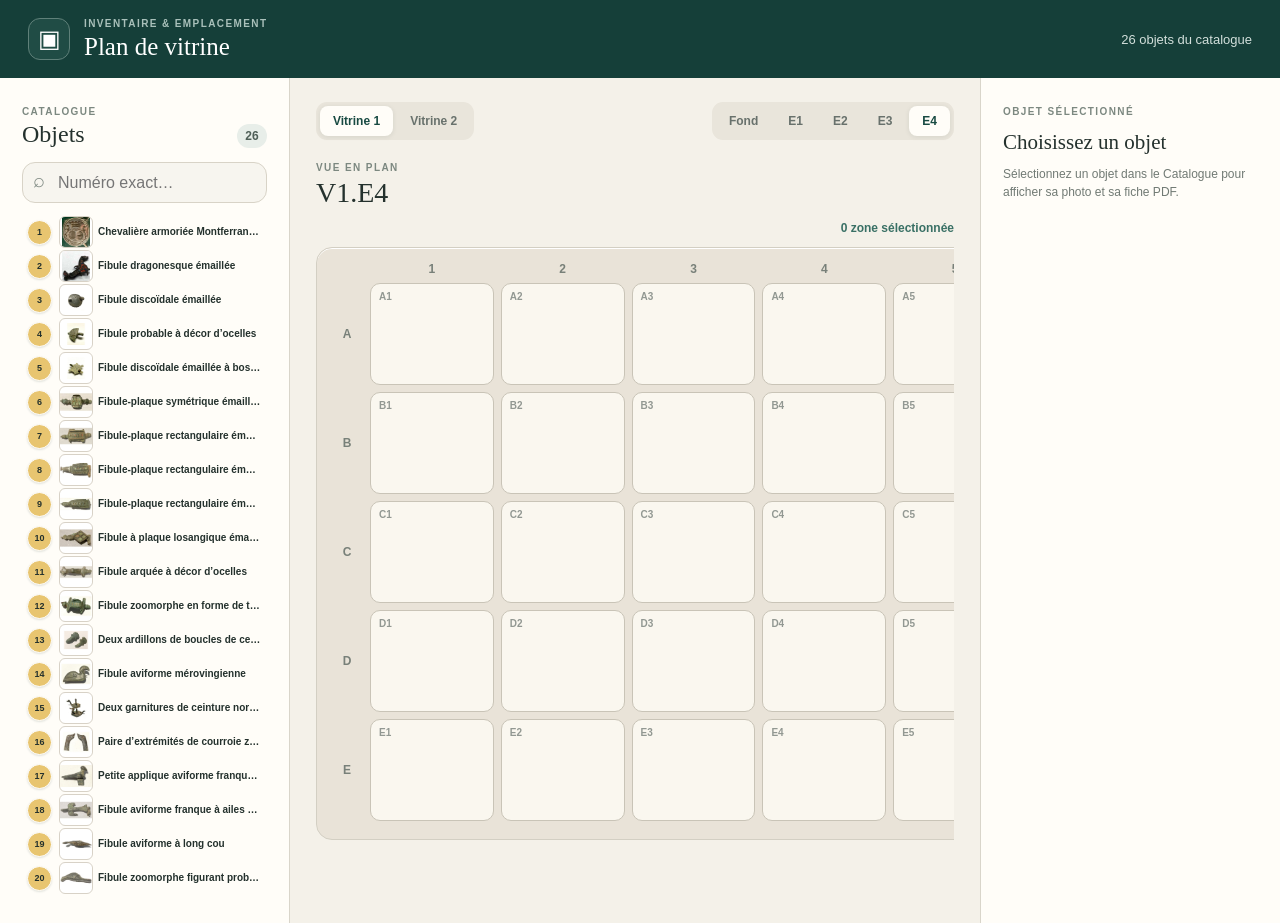
==== 0_VITRINES/index.html @ e5111519 "backup: 0_VITRINES etape 2 stable" ====
<!doctype html>
<html lang="fr">
  <head>
    <meta charset="utf-8">
    <meta name="viewport" content="width=device-width, initial-scale=1">
    <title>Plan de vitrine</title>
    <link rel="stylesheet" href="styles.css">
  </head>
  <body>
    <header class="topbar">
      <div class="brand-mark" aria-hidden="true">▣</div>
      <div>
        <p class="eyebrow">Inventaire &amp; emplacement</p>
        <h1>Plan de vitrine</h1>
      </div>
      <p class="catalogue-count" id="catalogue-count" aria-live="polite">Chargement du Catalogue…</p>
    </header>

    <main class="workspace">
      <aside class="catalogue-panel" aria-label="Catalogue">
        <div class="panel-heading">
          <div>
            <p class="eyebrow">Catalogue</p>
            <h2>Objets</h2>
          </div>
          <span class="count-badge" id="count-badge">—</span>
        </div>

        <label class="search-box" for="object-search">
          <span aria-hidden="true">⌕</span>
          <input id="object-search" inputmode="numeric" autocomplete="off" placeholder="Numéro exact…" aria-label="Rechercher un objet par numéro exact">
        </label>
        <p class="catalogue-message" id="catalogue-message" hidden></p>
        <div class="object-list" id="object-list" aria-label="Liste des objets"></div>
      </aside>

      <section class="plan-panel" aria-labelledby="plan-title">
        <div class="plan-toolbar">
          <div class="segmented" aria-label="Choisir la vitrine">
            <button type="button" data-cabinet="V1">Vitrine 1</button>
            <button type="button" data-cabinet="V2">Vitrine 2</button>
          </div>
          <div class="shelf-tabs" aria-label="Choisir la surface">
            <button type="button" data-shelf="F">Fond</button>
            <button type="button" data-shelf="E1">E1</button>
            <button type="button" data-shelf="E2">E2</button>
            <button type="button" data-shelf="E3">E3</button>
            <button type="button" data-shelf="E4">E4</button>
          </div>
        </div>
        <div class="plan-heading">
          <div>
            <p class="eyebrow">Vue en plan</p>
            <h2 id="plan-title">V1.E4</h2>
          </div>
        </div>
        <p class="selection-summary" id="selection-summary" aria-live="polite">0 zone sélectionnée</p>
        <div class="grid-scroll">
          <div class="grid-shell">
            <div class="column-labels" aria-hidden="true"><span></span><span>1</span><span>2</span><span>3</span><span>4</span><span>5</span></div>
            <div class="shelf-grid" id="shelf-grid" aria-label="Zones de la surface sélectionnée"></div>
          </div>
        </div>
      </section>

      <aside class="selection-panel" aria-labelledby="selection-title">
        <p class="eyebrow">Objet sélectionné</p>
        <div id="selection-content" class="selection-empty">
          <h2 id="selection-title">Choisissez un objet</h2>
          <p>Sélectionnez un objet dans le Catalogue pour afficher sa photo et sa fiche PDF.</p>
        </div>
      </aside>
    </main>

    <script src="app.js"></script>
  </body>
</html>
---- 0_VITRINES/styles.css ----
:root {
  --ink: #24312d;
  --deep-green: #153f39;
  --green: #24584e;
  --paper: #fffdf8;
  --canvas: #f4f1e9;
  --line: #d9d5ca;
  --muted: #717a74;
  --yellow: #e8c570;
}

* { box-sizing: border-box; }
html, body { min-height: 100%; }
body { margin: 0; background: var(--canvas); color: var(--ink); font-family: Arial, sans-serif; }
button, input { font: inherit; }

.topbar { min-height: 78px; display: flex; align-items: center; gap: 14px; padding: 14px 28px; background: var(--deep-green); color: white; }
.brand-mark { width: 42px; height: 42px; display: grid; place-items: center; border: 1px solid #5f8079; border-radius: 12px; background: #204c45; font-size: 24px; }
h1, h2 { margin: 0; font-family: Georgia, serif; font-weight: 500; }
h1 { font-size: 25px; }
h2 { font-size: 24px; }
.eyebrow { margin: 0 0 4px; color: #7c8880; font-size: 10px; font-weight: 700; letter-spacing: .14em; text-transform: uppercase; }
.topbar .eyebrow { color: #a9c0ba; }
.catalogue-count { margin: 0 0 0 auto; color: #d2dfdb; font-size: 13px; }

.workspace { min-height: calc(100vh - 78px); display: grid; grid-template-columns: 290px minmax(560px, 1fr) 300px; overflow-x: auto; }
.catalogue-panel, .selection-panel { min-height: 0; padding: 28px 22px; background: var(--paper); }
.catalogue-panel { display: flex; flex-direction: column; border-right: 1px solid var(--line); }
.selection-panel { border-left: 1px solid var(--line); overflow-y: auto; }
.panel-heading { display: flex; align-items: end; justify-content: space-between; margin-bottom: 14px; }
.count-badge { min-width: 30px; padding: 5px 8px; border-radius: 99px; background: #e8eee9; color: #506058; font-size: 12px; font-weight: 700; text-align: center; }

.search-box { position: relative; display: block; margin-bottom: 12px; }
.search-box span { position: absolute; top: 8px; left: 11px; color: #7d8881; font-size: 20px; line-height: 1; }
.search-box input { width: 100%; height: 41px; padding: 0 12px 0 35px; border: 1px solid #d8d3c7; border-radius: 13px; outline: none; background: #f7f5ef; color: var(--ink); }
.search-box input:focus { border-color: #56887c; box-shadow: 0 0 0 3px #56887c22; }
.catalogue-message { margin: 8px 0; color: var(--muted); font-size: 12px; }
.object-list { height: 680px; display: flex; flex: none; flex-direction: column; gap: 0; overflow-y: auto; overscroll-behavior: contain; padding-right: 1px; }
.object-row { width: 100%; min-height: 34px; display: grid; grid-template-columns: 27px 34px minmax(0, 1fr); align-items: center; gap: 5px; padding: 0 4px; border: 1px solid transparent; border-radius: 6px; background: transparent; color: inherit; text-align: left; cursor: pointer; }
.object-row:hover { background: #f4f1e9; }
.object-row.is-selected { border-color: #bfd0c8; background: #edf2ef; }
.piece-dot { width: 25px; height: 25px; display: grid; place-items: center; border: 1px solid white; border-radius: 50%; background: var(--yellow); box-shadow: 0 1px 2px #172c2420; color: #24312d; font-size: 9px; font-weight: 800; }
.list-photo { width: 34px; height: 32px; display: block; border: 1px solid #d8d2c7; border-radius: 6px; background: white; object-fit: contain; }
.object-name { overflow: hidden; font-size: 10px; font-weight: 600; line-height: 1.05; text-overflow: ellipsis; white-space: nowrap; }

.plan-panel { min-width: 560px; padding: 24px 26px 28px; }
.plan-toolbar { display: flex; align-items: center; justify-content: space-between; gap: 18px; margin-bottom: 22px; }
.segmented, .shelf-tabs { display: flex; gap: 4px; padding: 4px; border-radius: 11px; background: #e9e5db; }
.segmented button, .shelf-tabs button { padding: 8px 13px; border: 0; border-radius: 8px; background: transparent; color: #68716c; font-size: 12px; font-weight: 700; cursor: pointer; }
.segmented button.active, .shelf-tabs button.active { background: var(--paper); color: #184a42; box-shadow: 0 1px 5px #24312d18; }
.plan-heading { display: flex; justify-content: space-between; margin-bottom: 12px; }
.plan-heading h2 { font-size: 28px; }
.selection-summary { margin: 0 0 12px; color: #397065; font-size: 12px; font-weight: 700; text-align: right; }
.grid-scroll { overflow-x: auto; padding-bottom: 10px; -webkit-overflow-scrolling: touch; }
.grid-shell { min-width: 720px; padding: 14px 18px 18px 14px; border: 1px solid #d3cfc3; border-radius: 16px; background: #e9e3d8; box-shadow: inset 0 1px white; }
.column-labels, .grid-row { display: grid; grid-template-columns: 32px repeat(5, 1fr); gap: 7px; }
.column-labels { margin-bottom: 7px; }
.column-labels span, .row-label { display: grid; place-items: center; color: #788079; font-size: 12px; font-weight: 700; }
.shelf-grid { display: flex; flex-direction: column; gap: 7px; touch-action: none; user-select: none; }
.zone { position: relative; min-height: 102px; padding: 10px; border: 1px solid #c9c4b7; border-radius: 10px; background: #faf7ef; cursor: pointer; transition: border-color .12s, background .12s, transform .12s; }
.zone:hover { border-color: #8ca69c; transform: translateY(-1px); }
.zone.selected { border: 2px solid #2d7467; background: #edf6f2; box-shadow: inset 0 0 0 2px white, 0 2px 5px #16483f1c; }
.zone-label { position: absolute; top: 7px; left: 8px; color: #929892; font-size: 10px; font-weight: 700; }

.selection-empty { padding-top: 9px; }
.selection-empty h2 { font-size: 21px; line-height: 1.2; }
.selection-empty p, .selection-note { margin: 10px 0 0; color: var(--muted); font-size: 12px; line-height: 1.5; }
.selected-title { font-size: 22px; line-height: 1.22; }
.selected-photo { width: 100%; height: 190px; display: block; margin-top: 22px; border: 1px solid #d5d0c4; border-radius: 12px; background: white; object-fit: contain; }
.selected-designation { margin: 12px 0 0; font-family: Georgia, serif; font-size: 16px; line-height: 1.35; }
.pdf-link { min-height: 42px; display: flex; align-items: center; justify-content: center; margin-top: 14px; border: 1.5px solid #9bb6ac; border-radius: 9px; background: #edf4f1; color: #215b50; font-size: 13px; font-weight: 700; text-decoration: none; }
.pdf-link:hover { background: #e2eee9; }

@media (max-width: 1024px) and (orientation: portrait) {
  .workspace { grid-template-columns: 260px minmax(560px, 1fr) 280px; }
  .catalogue-panel, .selection-panel { padding: 22px 16px; }
  .plan-panel { padding: 22px 18px; }
}

@media (max-width: 600px) {
  .topbar { padding: 14px 16px; }
  .catalogue-count { display: none; }
  .workspace { display: block; min-width: 0; overflow: visible; }
  .catalogue-panel, .selection-panel, .plan-panel { min-width: 0; }
  .object-list { max-height: 270px; }
  .plan-toolbar { align-items: flex-start; flex-direction: column; }
  .grid-shell { min-width: 650px; }
}
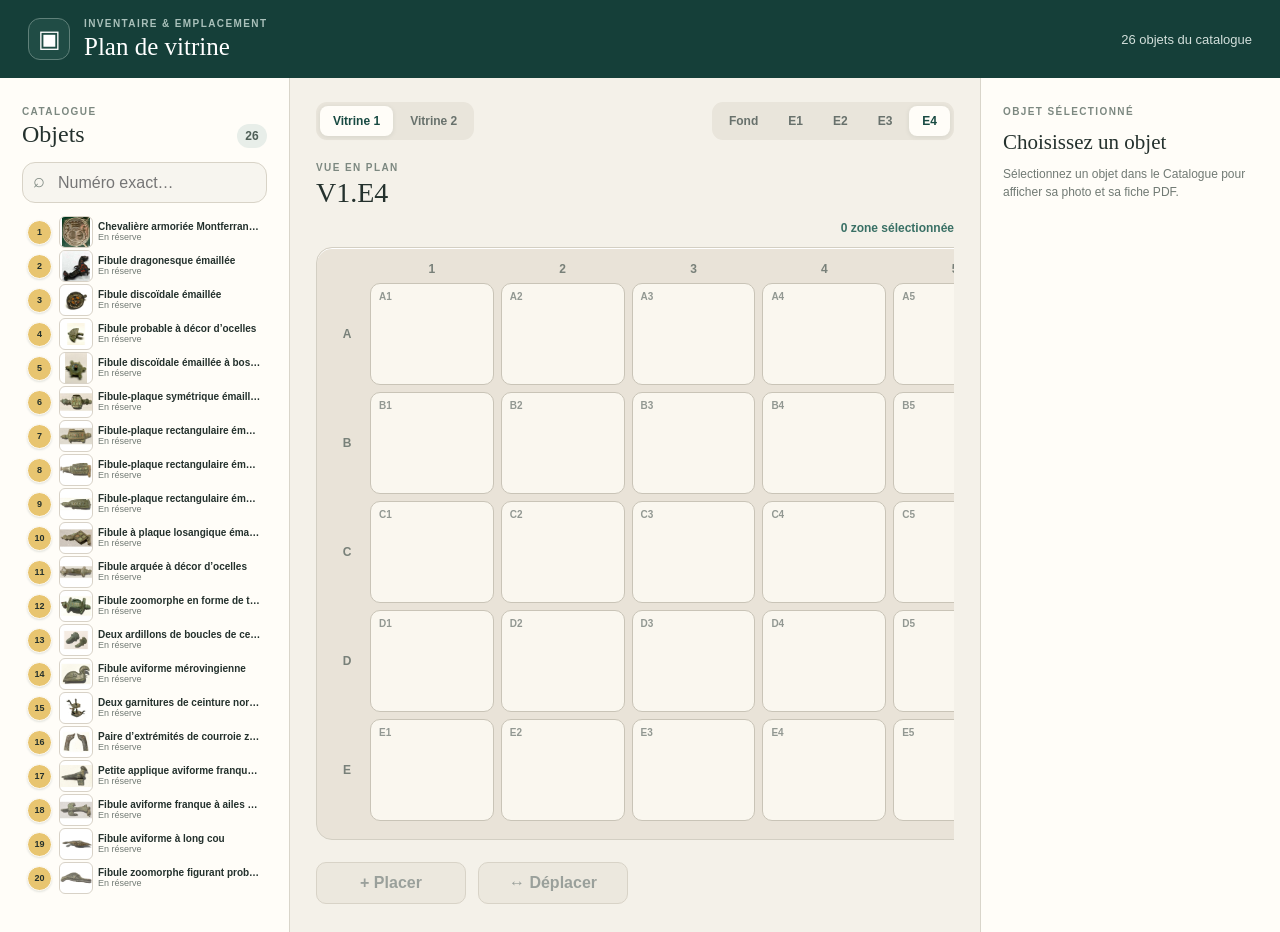
==== commit 2476f476: "backup: 0_VITRINES etape 3C stable" ====
--- a/0_VITRINES/index.html
+++ b/0_VITRINES/index.html
@@ -61,6 +61,10 @@
             <div class="shelf-grid" id="shelf-grid" aria-label="Zones de la surface sélectionnée"></div>
           </div>
         </div>
+        <div class="plan-actions">
+          <button type="button" class="place-button" id="place-button" disabled>+ Placer</button>
+          <button type="button" class="move-button" id="move-button" disabled>↔ Déplacer</button>
+        </div>
       </section>
 
       <aside class="selection-panel" aria-labelledby="selection-title">
@@ -72,6 +76,7 @@
       </aside>
     </main>
 
-    <script src="app.js"></script>
+    <script src="catalogue.js"></script>
+    <script src="app.js?v=3"></script>
   </body>
 </html>
--- a/0_VITRINES/styles.css
+++ b/0_VITRINES/styles.css
@@ -41,7 +41,10 @@
 .object-row.is-selected { border-color: #bfd0c8; background: #edf2ef; }
 .piece-dot { width: 25px; height: 25px; display: grid; place-items: center; border: 1px solid white; border-radius: 50%; background: var(--yellow); box-shadow: 0 1px 2px #172c2420; color: #24312d; font-size: 9px; font-weight: 800; }
 .list-photo { width: 34px; height: 32px; display: block; border: 1px solid #d8d2c7; border-radius: 6px; background: white; object-fit: contain; }
-.object-name { overflow: hidden; font-size: 10px; font-weight: 600; line-height: 1.05; text-overflow: ellipsis; white-space: nowrap; }
+.object-details { min-width: 0; display: flex; flex-direction: column; gap: 1px; }
+.object-name, .object-location { overflow: hidden; font-size: 10px; line-height: 1.05; text-overflow: ellipsis; white-space: nowrap; }
+.object-name { font-weight: 600; }
+.object-location { color: var(--muted); font-size: 9px; }
 
 .plan-panel { min-width: 560px; padding: 24px 26px 28px; }
 .plan-toolbar { display: flex; align-items: center; justify-content: space-between; gap: 18px; margin-bottom: 22px; }
@@ -61,6 +64,16 @@
 .zone:hover { border-color: #8ca69c; transform: translateY(-1px); }
 .zone.selected { border: 2px solid #2d7467; background: #edf6f2; box-shadow: inset 0 0 0 2px white, 0 2px 5px #16483f1c; }
 .zone-label { position: absolute; top: 7px; left: 8px; color: #929892; font-size: 10px; font-weight: 700; }
+.zone-objects { display: flex; flex-wrap: wrap; justify-content: center; gap: 5px; padding-top: 14px; }
+.zone-object { position: relative; width: 42px; height: 38px; display: grid; place-items: center; overflow: hidden; border: 1px solid #d6d0c5; border-radius: 7px; background: white; box-shadow: 0 1px 2px #24312d16; }
+.zone-object img { width: 100%; height: 100%; object-fit: contain; }
+.zone-object span { position: absolute; right: 2px; bottom: 2px; min-width: 16px; padding: 2px 3px; border-radius: 5px; background: var(--deep-green); color: white; font-size: 9px; font-weight: 700; line-height: 1; text-align: center; }
+.plan-actions { display: flex; gap: 12px; margin-top: 12px; }
+.place-button, .move-button { min-width: 150px; min-height: 42px; padding: 0 18px; border: 1px solid #7ca79b; border-radius: 10px; background: #8fa9a1; color: white; font-weight: 700; cursor: pointer; }
+.place-button:not(:disabled):hover { background: #78968e; }
+.move-button { border-color: #b7b3a8; background: #f6f3eb; color: var(--ink); }
+.move-button:not(:disabled):hover { background: #ece8de; }
+.place-button:disabled, .move-button:disabled { border-color: #d8d3c7; background: #ece8de; color: #9aa09b; cursor: not-allowed; }
 
 .selection-empty { padding-top: 9px; }
 .selection-empty h2 { font-size: 21px; line-height: 1.2; }
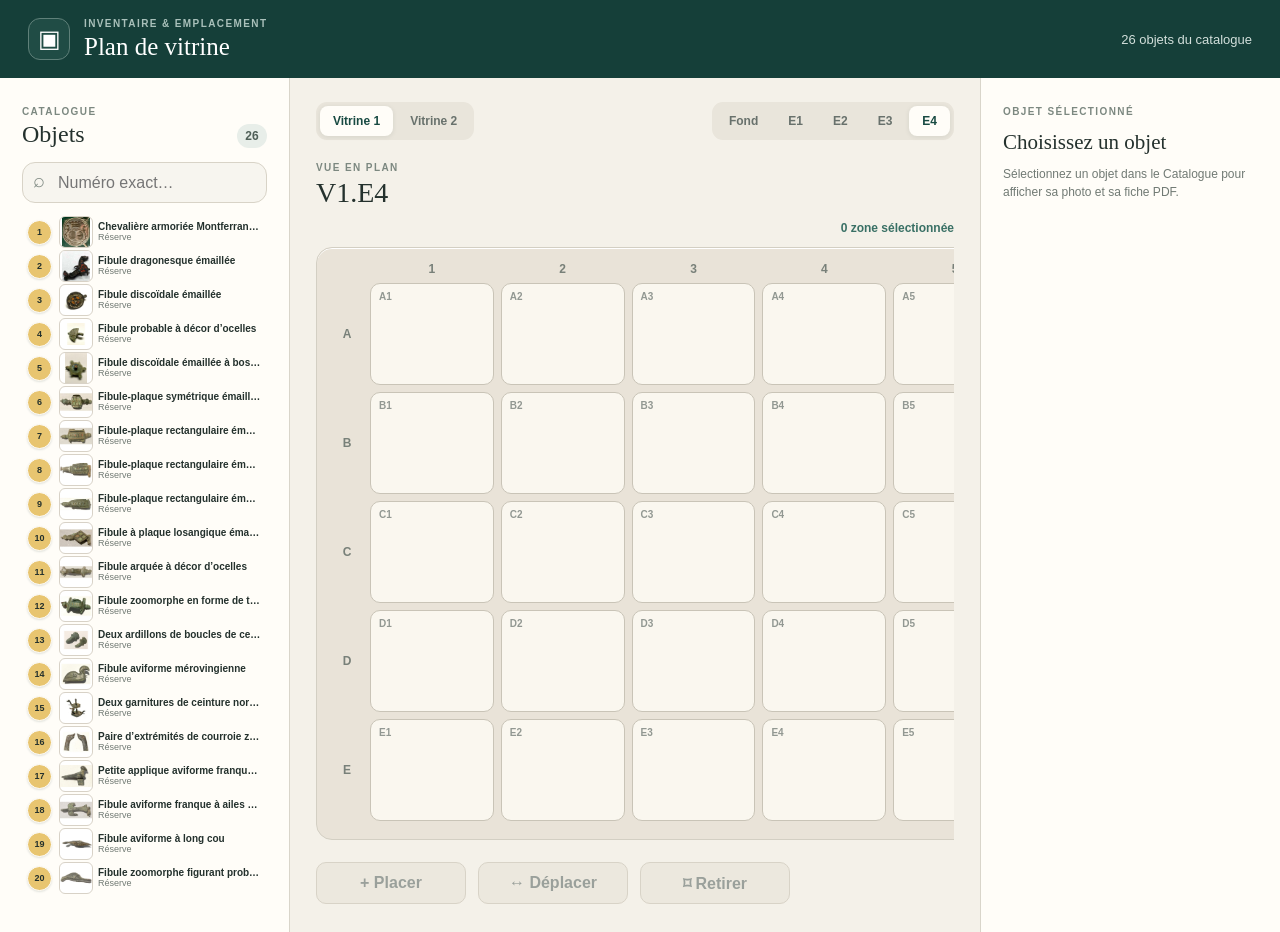
==== commit 97714071: "backup: 0_VITRINES etape 3D stable" ====
--- a/0_VITRINES/index.html
+++ b/0_VITRINES/index.html
@@ -64,6 +64,7 @@
         <div class="plan-actions">
           <button type="button" class="place-button" id="place-button" disabled>+ Placer</button>
           <button type="button" class="move-button" id="move-button" disabled>↔ Déplacer</button>
+          <button type="button" class="remove-button" id="remove-button" disabled>⌑ Retirer</button>
         </div>
       </section>
 
--- a/0_VITRINES/styles.css
+++ b/0_VITRINES/styles.css
@@ -69,11 +69,13 @@
 .zone-object img { width: 100%; height: 100%; object-fit: contain; }
 .zone-object span { position: absolute; right: 2px; bottom: 2px; min-width: 16px; padding: 2px 3px; border-radius: 5px; background: var(--deep-green); color: white; font-size: 9px; font-weight: 700; line-height: 1; text-align: center; }
 .plan-actions { display: flex; gap: 12px; margin-top: 12px; }
-.place-button, .move-button { min-width: 150px; min-height: 42px; padding: 0 18px; border: 1px solid #7ca79b; border-radius: 10px; background: #8fa9a1; color: white; font-weight: 700; cursor: pointer; }
+.place-button, .move-button, .remove-button { min-width: 150px; min-height: 42px; padding: 0 18px; border: 1px solid #7ca79b; border-radius: 10px; background: #8fa9a1; color: white; font-weight: 700; cursor: pointer; }
 .place-button:not(:disabled):hover { background: #78968e; }
 .move-button { border-color: #b7b3a8; background: #f6f3eb; color: var(--ink); }
 .move-button:not(:disabled):hover { background: #ece8de; }
-.place-button:disabled, .move-button:disabled { border-color: #d8d3c7; background: #ece8de; color: #9aa09b; cursor: not-allowed; }
+.remove-button { border-color: #ddc0b8; background: #f5e7e3; color: #87483b; }
+.remove-button:not(:disabled):hover { background: #efdbd5; }
+.place-button:disabled, .move-button:disabled, .remove-button:disabled { border-color: #d8d3c7; background: #ece8de; color: #9aa09b; cursor: not-allowed; }
 
 .selection-empty { padding-top: 9px; }
 .selection-empty h2 { font-size: 21px; line-height: 1.2; }
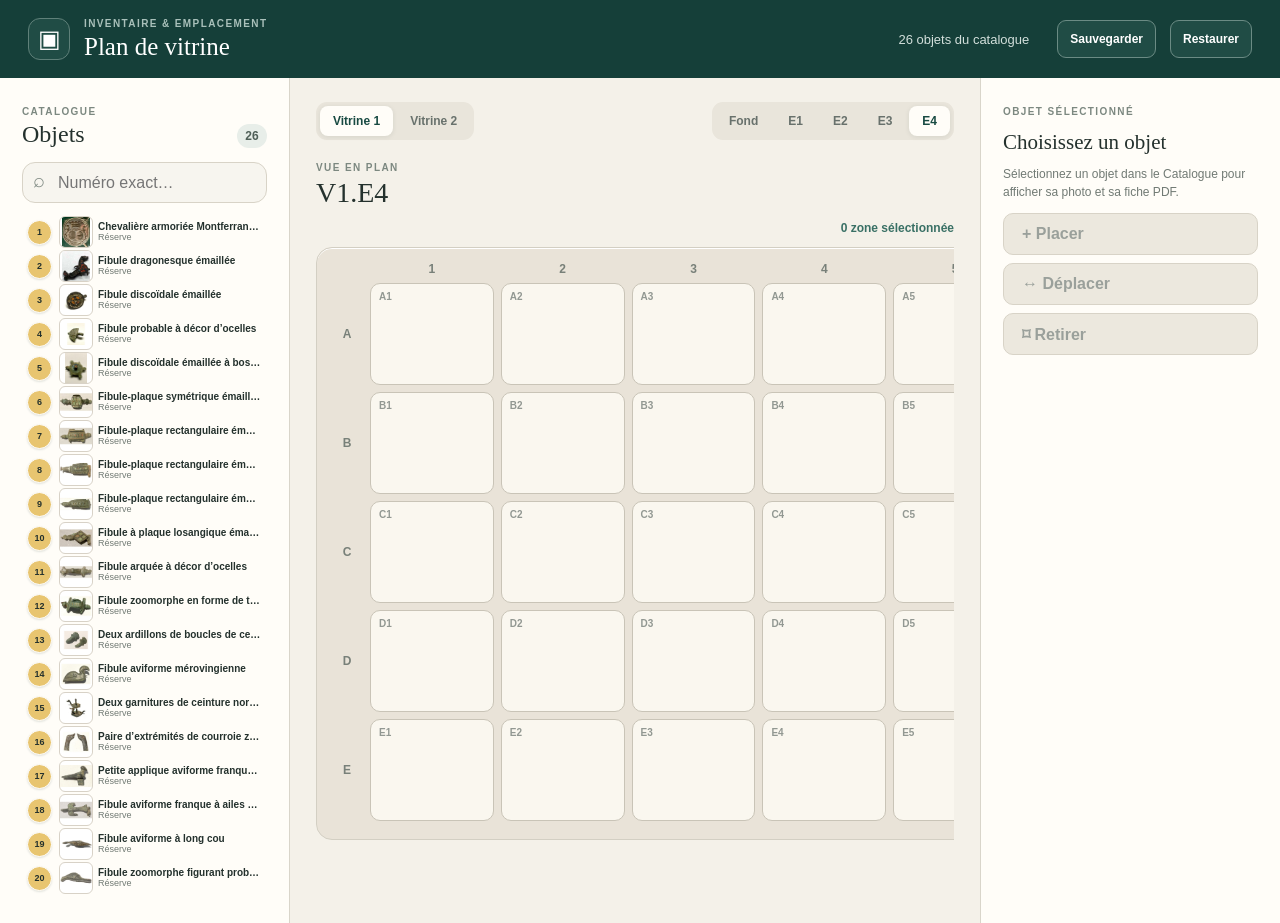
==== commit 8b2c5d69: "backup: 0_VITRINES etape 4 stable" ====
--- a/0_VITRINES/index.html
+++ b/0_VITRINES/index.html
@@ -14,6 +14,10 @@
         <h1>Plan de vitrine</h1>
       </div>
       <p class="catalogue-count" id="catalogue-count" aria-live="polite">Chargement du Catalogue…</p>
+      <p class="storage-status" id="storage-status" aria-live="polite"></p>
+      <button type="button" class="backup-button" id="backup-button">Sauvegarder</button>
+      <button type="button" class="restore-button" id="restore-button">Restaurer</button>
+      <input id="restore-input" type="file" accept="application/json,.json" hidden>
     </header>
 
     <main class="workspace">
@@ -53,6 +57,7 @@
             <p class="eyebrow">Vue en plan</p>
             <h2 id="plan-title">V1.E4</h2>
           </div>
+          <div class="present-strip" id="present-strip" aria-label="Objets présents sur la surface active"></div>
         </div>
         <p class="selection-summary" id="selection-summary" aria-live="polite">0 zone sélectionnée</p>
         <div class="grid-scroll">
@@ -60,11 +65,6 @@
             <div class="column-labels" aria-hidden="true"><span></span><span>1</span><span>2</span><span>3</span><span>4</span><span>5</span></div>
             <div class="shelf-grid" id="shelf-grid" aria-label="Zones de la surface sélectionnée"></div>
           </div>
-        </div>
-        <div class="plan-actions">
-          <button type="button" class="place-button" id="place-button" disabled>+ Placer</button>
-          <button type="button" class="move-button" id="move-button" disabled>↔ Déplacer</button>
-          <button type="button" class="remove-button" id="remove-button" disabled>⌑ Retirer</button>
         </div>
       </section>
 
@@ -74,10 +74,15 @@
           <h2 id="selection-title">Choisissez un objet</h2>
           <p>Sélectionnez un objet dans le Catalogue pour afficher sa photo et sa fiche PDF.</p>
         </div>
+        <div class="object-actions">
+          <button type="button" class="place-button" id="place-button" disabled>+ Placer</button>
+          <button type="button" class="move-button" id="move-button" disabled>↔ Déplacer</button>
+          <button type="button" class="remove-button" id="remove-button" disabled>⌑ Retirer</button>
+        </div>
       </aside>
     </main>
 
     <script src="catalogue.js"></script>
-    <script src="app.js?v=3"></script>
+    <script src="app.js?v=4"></script>
   </body>
 </html>
--- a/0_VITRINES/styles.css
+++ b/0_VITRINES/styles.css
@@ -22,6 +22,9 @@
 .eyebrow { margin: 0 0 4px; color: #7c8880; font-size: 10px; font-weight: 700; letter-spacing: .14em; text-transform: uppercase; }
 .topbar .eyebrow { color: #a9c0ba; }
 .catalogue-count { margin: 0 0 0 auto; color: #d2dfdb; font-size: 13px; }
+.storage-status { margin: 0; color: #a9cfc2; font-size: 12px; font-weight: 700; }
+.backup-button, .restore-button { min-height: 38px; padding: 0 12px; border: 1px solid #6b8b84; border-radius: 9px; background: #204c45; color: white; font-size: 12px; font-weight: 700; cursor: pointer; }
+.backup-button:hover, .restore-button:hover { background: #2b5b53; }
 
 .workspace { min-height: calc(100vh - 78px); display: grid; grid-template-columns: 290px minmax(560px, 1fr) 300px; overflow-x: auto; }
 .catalogue-panel, .selection-panel { min-height: 0; padding: 28px 22px; background: var(--paper); }
@@ -51,8 +54,16 @@
 .segmented, .shelf-tabs { display: flex; gap: 4px; padding: 4px; border-radius: 11px; background: #e9e5db; }
 .segmented button, .shelf-tabs button { padding: 8px 13px; border: 0; border-radius: 8px; background: transparent; color: #68716c; font-size: 12px; font-weight: 700; cursor: pointer; }
 .segmented button.active, .shelf-tabs button.active { background: var(--paper); color: #184a42; box-shadow: 0 1px 5px #24312d18; }
-.plan-heading { display: flex; justify-content: space-between; margin-bottom: 12px; }
+.plan-heading { display: flex; align-items: flex-start; justify-content: flex-start; gap: 8px; margin-bottom: 12px; }
 .plan-heading h2 { font-size: 28px; }
+.present-strip { min-width: 0; flex: 1; display: flex; align-items: center; gap: 5px; overflow-x: auto; padding: 2px; -webkit-overflow-scrolling: touch; }
+.present-group { display: flex; flex: 0 0 auto; flex-direction: column; gap: 3px; }
+.present-empty { color: var(--muted); font-size: 10px; font-style: italic; white-space: nowrap; }
+.present-object { min-width: 0; height: 34px; display: grid; grid-template-columns: 28px auto minmax(0, 118px); align-items: center; gap: 4px; flex: 0 0 auto; padding: 2px 5px 2px 2px; border: 1px solid #d8d3c7; border-radius: 7px; background: var(--paper); color: var(--ink); cursor: pointer; text-align: left; }
+.present-object:hover { border-color: #8ca69c; background: #edf4f1; }
+.present-object img { width: 28px; height: 28px; border-radius: 5px; object-fit: contain; }
+.present-number { color: var(--deep-green); font-size: 10px; font-weight: 800; }
+.present-name { overflow: hidden; font-size: 9px; font-weight: 600; line-height: 1.1; text-overflow: ellipsis; white-space: nowrap; }
 .selection-summary { margin: 0 0 12px; color: #397065; font-size: 12px; font-weight: 700; text-align: right; }
 .grid-scroll { overflow-x: auto; padding-bottom: 10px; -webkit-overflow-scrolling: touch; }
 .grid-shell { min-width: 720px; padding: 14px 18px 18px 14px; border: 1px solid #d3cfc3; border-radius: 16px; background: #e9e3d8; box-shadow: inset 0 1px white; }
@@ -68,8 +79,9 @@
 .zone-object { position: relative; width: 42px; height: 38px; display: grid; place-items: center; overflow: hidden; border: 1px solid #d6d0c5; border-radius: 7px; background: white; box-shadow: 0 1px 2px #24312d16; }
 .zone-object img { width: 100%; height: 100%; object-fit: contain; }
 .zone-object span { position: absolute; right: 2px; bottom: 2px; min-width: 16px; padding: 2px 3px; border-radius: 5px; background: var(--deep-green); color: white; font-size: 9px; font-weight: 700; line-height: 1; text-align: center; }
-.plan-actions { display: flex; gap: 12px; margin-top: 12px; }
+.object-actions { position: sticky; bottom: 0; display: flex; flex-direction: column; gap: 8px; padding-top: 12px; background: var(--paper); }
 .place-button, .move-button, .remove-button { min-width: 150px; min-height: 42px; padding: 0 18px; border: 1px solid #7ca79b; border-radius: 10px; background: #8fa9a1; color: white; font-weight: 700; cursor: pointer; }
+.object-actions .place-button, .object-actions .move-button, .object-actions .remove-button { width: 100%; text-align: left; }
 .place-button:not(:disabled):hover { background: #78968e; }
 .move-button { border-color: #b7b3a8; background: #f6f3eb; color: var(--ink); }
 .move-button:not(:disabled):hover { background: #ece8de; }
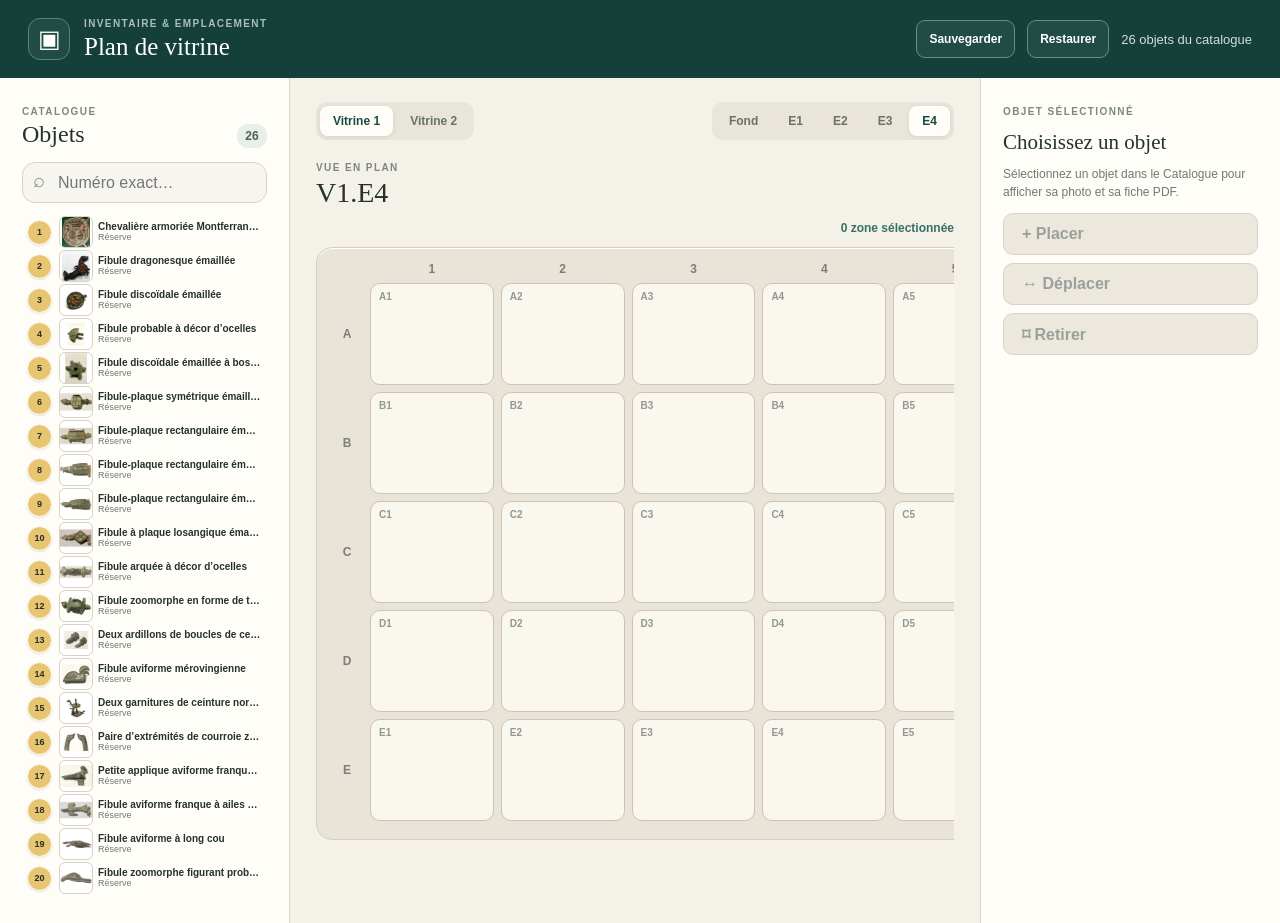
==== commit c39521f6: "backup: 0_VITRINES pre GitHub stable" ====
--- a/0_VITRINES/index.html
+++ b/0_VITRINES/index.html
@@ -13,10 +13,12 @@
         <p class="eyebrow">Inventaire &amp; emplacement</p>
         <h1>Plan de vitrine</h1>
       </div>
-      <p class="catalogue-count" id="catalogue-count" aria-live="polite">Chargement du Catalogue…</p>
-      <p class="storage-status" id="storage-status" aria-live="polite"></p>
-      <button type="button" class="backup-button" id="backup-button">Sauvegarder</button>
-      <button type="button" class="restore-button" id="restore-button">Restaurer</button>
+      <div class="top-actions">
+        <p class="storage-status" id="storage-status" aria-live="polite"></p>
+        <button type="button" class="backup-button" id="backup-button">Sauvegarder</button>
+        <button type="button" class="restore-button" id="restore-button">Restaurer</button>
+        <p class="catalogue-count" id="catalogue-count" aria-live="polite">Chargement du Catalogue…</p>
+      </div>
       <input id="restore-input" type="file" accept="application/json,.json" hidden>
     </header>
 
--- a/0_VITRINES/styles.css
+++ b/0_VITRINES/styles.css
@@ -21,7 +21,8 @@
 h2 { font-size: 24px; }
 .eyebrow { margin: 0 0 4px; color: #7c8880; font-size: 10px; font-weight: 700; letter-spacing: .14em; text-transform: uppercase; }
 .topbar .eyebrow { color: #a9c0ba; }
-.catalogue-count { margin: 0 0 0 auto; color: #d2dfdb; font-size: 13px; }
+.top-actions { display: flex; align-items: center; gap: 12px; margin-left: auto; }
+.catalogue-count { margin: 0; color: #d2dfdb; font-size: 13px; }
 .storage-status { margin: 0; color: #a9cfc2; font-size: 12px; font-weight: 700; }
 .backup-button, .restore-button { min-height: 38px; padding: 0 12px; border: 1px solid #6b8b84; border-radius: 9px; background: #204c45; color: white; font-size: 12px; font-weight: 700; cursor: pointer; }
 .backup-button:hover, .restore-button:hover { background: #2b5b53; }
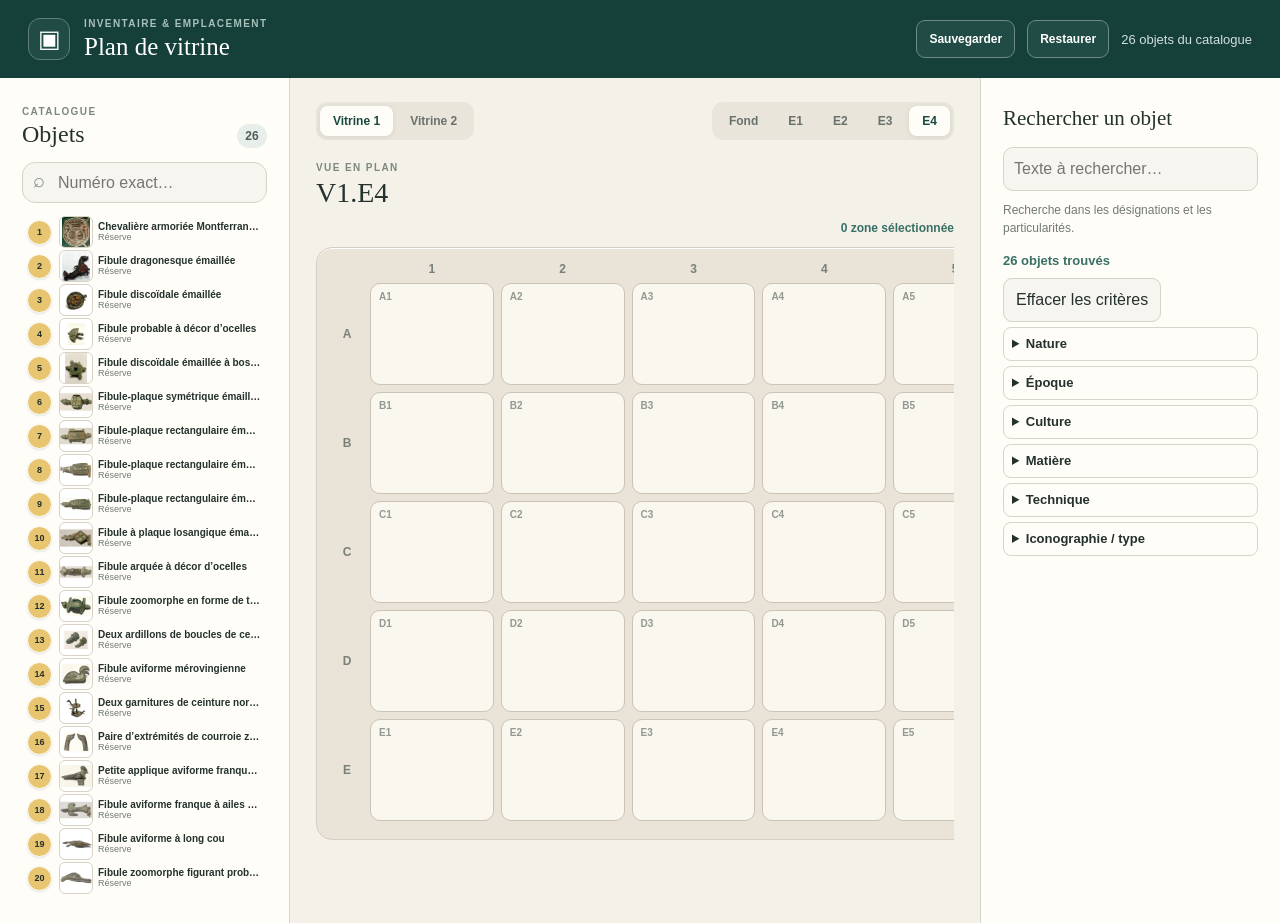
==== commit 286e868a: "Stabiliser la recherche de 0_VITRINES" ====
--- a/0_VITRINES/index.html
+++ b/0_VITRINES/index.html
@@ -3,8 +3,11 @@
   <head>
     <meta charset="utf-8">
     <meta name="viewport" content="width=device-width, initial-scale=1">
+    <meta name="theme-color" content="#123f39">
+    <link rel="manifest" href="manifest.webmanifest">
+    <link rel="apple-touch-icon" href="icons/vitrines-192.png">
     <title>Plan de vitrine</title>
-    <link rel="stylesheet" href="styles.css">
+    <link rel="stylesheet" href="styles.css?v=5">
   </head>
   <body>
     <header class="topbar">
@@ -70,13 +73,18 @@
         </div>
       </section>
 
-      <aside class="selection-panel" aria-labelledby="selection-title">
-        <p class="eyebrow">Objet sélectionné</p>
-        <div id="selection-content" class="selection-empty">
-          <h2 id="selection-title">Choisissez un objet</h2>
-          <p>Sélectionnez un objet dans le Catalogue pour afficher sa photo et sa fiche PDF.</p>
-        </div>
-        <div class="object-actions">
+      <aside class="selection-panel" aria-labelledby="research-title">
+        <section id="research-panel">
+          <h2 id="research-title"><label for="research-input">Rechercher un objet</label></h2>
+          <input id="research-input" type="search" autocomplete="off" placeholder="Texte à rechercher…">
+          <p class="selection-note">Recherche dans les désignations et les particularités.</p>
+          <p id="research-count" aria-live="polite"></p>
+          <button id="clear-research" type="button">Effacer les critères</button>
+          <div id="research-criteria"></div>
+        </section>
+        <p class="eyebrow" id="object-heading" hidden>Objet sélectionné</p>
+        <div id="selection-content" hidden></div>
+        <div class="object-actions" hidden>
           <button type="button" class="place-button" id="place-button" disabled>+ Placer</button>
           <button type="button" class="move-button" id="move-button" disabled>↔ Déplacer</button>
           <button type="button" class="remove-button" id="remove-button" disabled>⌑ Retirer</button>
@@ -85,6 +93,7 @@
     </main>
 
     <script src="catalogue.js"></script>
-    <script src="app.js?v=4"></script>
+    <script src="recherche.js"></script>
+    <script src="app.js?v=10"></script>
   </body>
 </html>
--- a/0_VITRINES/styles.css
+++ b/0_VITRINES/styles.css
@@ -81,6 +81,7 @@
 .zone-object img { width: 100%; height: 100%; object-fit: contain; }
 .zone-object span { position: absolute; right: 2px; bottom: 2px; min-width: 16px; padding: 2px 3px; border-radius: 5px; background: var(--deep-green); color: white; font-size: 9px; font-weight: 700; line-height: 1; text-align: center; }
 .object-actions { position: sticky; bottom: 0; display: flex; flex-direction: column; gap: 8px; padding-top: 12px; background: var(--paper); }
+.object-actions[hidden] { display: none; }
 .place-button, .move-button, .remove-button { min-width: 150px; min-height: 42px; padding: 0 18px; border: 1px solid #7ca79b; border-radius: 10px; background: #8fa9a1; color: white; font-weight: 700; cursor: pointer; }
 .object-actions .place-button, .object-actions .move-button, .object-actions .remove-button { width: 100%; text-align: left; }
 .place-button:not(:disabled):hover { background: #78968e; }
@@ -91,6 +92,20 @@
 .place-button:disabled, .move-button:disabled, .remove-button:disabled { border-color: #d8d3c7; background: #ece8de; color: #9aa09b; cursor: not-allowed; }
 
 .selection-empty { padding-top: 9px; }
+#research-title { font-size: 21px; line-height: 1.2; }
+#research-criteria details { min-width: 0; margin: 5px 0 0; padding: 0 8px; border: 1px solid var(--line); border-radius: 8px; }
+#research-criteria details[open] { padding-bottom: 3px; }
+#research-criteria summary { min-height: 32px; padding: 7px 0; box-sizing: border-box; font-size: 13px; line-height: 18px; font-weight: 700; cursor: pointer; }
+@media (any-pointer: coarse) {
+  #research-criteria summary { min-height: 44px; padding: 13px 0; }
+}
+#research-criteria summary:focus-visible { outline: 2px solid #56887c; outline-offset: 2px; }
+#research-criteria label { display: flex; align-items: center; gap: 5px; min-height: 26px; font-size: 12px; cursor: pointer; }
+#research-criteria input { flex: 0 0 auto; width: 18px; height: 18px; margin: 0; accent-color: var(--green); }
+#research-input { width: 100%; min-height: 44px; margin-top: 16px; padding: 8px 10px; border: 1px solid #d8d3c7; border-radius: 10px; background: #f7f5ef; color: var(--ink); font: inherit; }
+#research-input:focus { outline: 2px solid #56887c; outline-offset: 2px; }
+#research-count { margin: 16px 0 10px; font-size: 13px; font-weight: 700; color: #397065; }
+#clear-research { min-height: 44px; padding: 8px 12px; border: 1px solid #d8d3c7; border-radius: 9px; background: #f7f5ef; color: var(--ink); cursor: pointer; }
 .selection-empty h2 { font-size: 21px; line-height: 1.2; }
 .selection-empty p, .selection-note { margin: 10px 0 0; color: var(--muted); font-size: 12px; line-height: 1.5; }
 .selected-title { font-size: 22px; line-height: 1.22; }
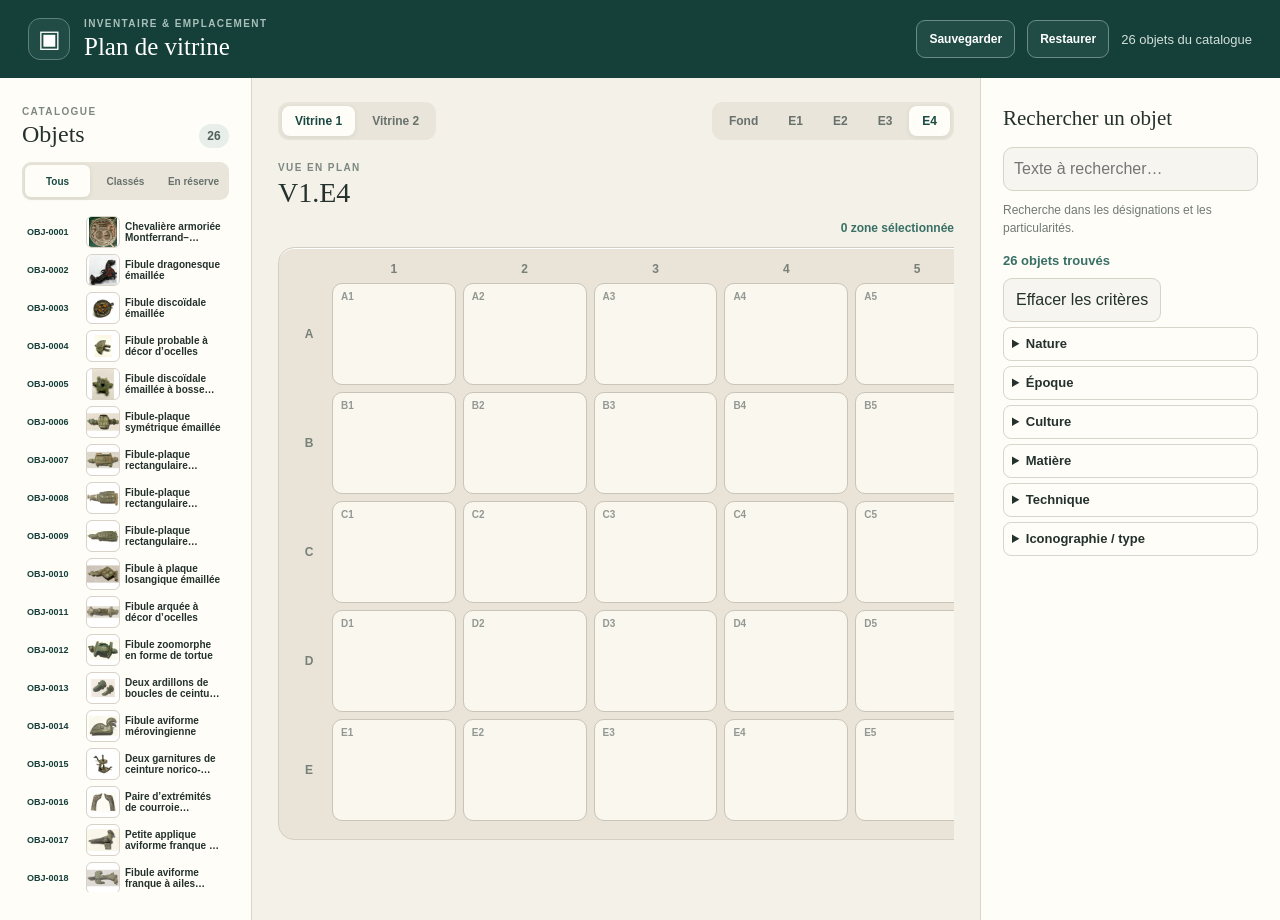
==== commit 19fe9201: "Synchroniser la sélection des objets" ====
--- a/0_VITRINES/index.html
+++ b/0_VITRINES/index.html
@@ -35,10 +35,11 @@
           <span class="count-badge" id="count-badge">—</span>
         </div>
 
-        <label class="search-box" for="object-search">
-          <span aria-hidden="true">⌕</span>
-          <input id="object-search" inputmode="numeric" autocomplete="off" placeholder="Numéro exact…" aria-label="Rechercher un objet par numéro exact">
-        </label>
+        <div class="catalogue-filters" aria-label="Filtrer les objets du catalogue">
+          <button type="button" data-catalogue-filter="all" aria-pressed="true">Tous</button>
+          <button type="button" data-catalogue-filter="placed" aria-pressed="false">Classés</button>
+          <button type="button" data-catalogue-filter="reserve" aria-pressed="false">En réserve</button>
+        </div>
         <p class="catalogue-message" id="catalogue-message" hidden></p>
         <div class="object-list" id="object-list" aria-label="Liste des objets"></div>
       </aside>
--- a/0_VITRINES/styles.css
+++ b/0_VITRINES/styles.css
@@ -27,28 +27,27 @@
 .backup-button, .restore-button { min-height: 38px; padding: 0 12px; border: 1px solid #6b8b84; border-radius: 9px; background: #204c45; color: white; font-size: 12px; font-weight: 700; cursor: pointer; }
 .backup-button:hover, .restore-button:hover { background: #2b5b53; }
 
-.workspace { min-height: calc(100vh - 78px); display: grid; grid-template-columns: 290px minmax(560px, 1fr) 300px; overflow-x: auto; }
+.workspace { min-height: calc(100vh - 78px); display: grid; grid-template-columns: 252px minmax(560px, 1fr) 300px; overflow-x: auto; }
 .catalogue-panel, .selection-panel { min-height: 0; padding: 28px 22px; background: var(--paper); }
 .catalogue-panel { display: flex; flex-direction: column; border-right: 1px solid var(--line); }
 .selection-panel { border-left: 1px solid var(--line); overflow-y: auto; }
 .panel-heading { display: flex; align-items: end; justify-content: space-between; margin-bottom: 14px; }
 .count-badge { min-width: 30px; padding: 5px 8px; border-radius: 99px; background: #e8eee9; color: #506058; font-size: 12px; font-weight: 700; text-align: center; }
 
-.search-box { position: relative; display: block; margin-bottom: 12px; }
-.search-box span { position: absolute; top: 8px; left: 11px; color: #7d8881; font-size: 20px; line-height: 1; }
-.search-box input { width: 100%; height: 41px; padding: 0 12px 0 35px; border: 1px solid #d8d3c7; border-radius: 13px; outline: none; background: #f7f5ef; color: var(--ink); }
-.search-box input:focus { border-color: #56887c; box-shadow: 0 0 0 3px #56887c22; }
+.catalogue-filters { display: flex; gap: 3px; margin-bottom: 12px; padding: 3px; border-radius: 9px; background: #e9e5db; }
+.catalogue-filters button { flex: 1; min-height: 32px; padding: 5px 4px; border: 0; border-radius: 6px; background: transparent; color: #68716c; font-size: 10px; font-weight: 700; cursor: pointer; white-space: nowrap; }
+.catalogue-filters button.active { background: var(--paper); color: #184a42; box-shadow: 0 1px 5px #24312d18; }
 .catalogue-message { margin: 8px 0; color: var(--muted); font-size: 12px; }
 .object-list { height: 680px; display: flex; flex: none; flex-direction: column; gap: 0; overflow-y: auto; overscroll-behavior: contain; padding-right: 1px; }
-.object-row { width: 100%; min-height: 34px; display: grid; grid-template-columns: 27px 34px minmax(0, 1fr); align-items: center; gap: 5px; padding: 0 4px; border: 1px solid transparent; border-radius: 6px; background: transparent; color: inherit; text-align: left; cursor: pointer; }
+.object-row { width: 100%; min-height: 38px; display: grid; grid-template-columns: 54px 34px minmax(0, 1fr); align-items: center; gap: 5px; padding: 3px 4px; border: 1px solid transparent; border-radius: 6px; background: transparent; color: inherit; text-align: left; cursor: pointer; }
 .object-row:hover { background: #f4f1e9; }
-.object-row.is-selected { border-color: #bfd0c8; background: #edf2ef; }
+.object-row.is-selected { border-color: transparent; background: #2d7467; color: white; }
+.object-row.is-selected .object-id { color: white; }
 .piece-dot { width: 25px; height: 25px; display: grid; place-items: center; border: 1px solid white; border-radius: 50%; background: var(--yellow); box-shadow: 0 1px 2px #172c2420; color: #24312d; font-size: 9px; font-weight: 800; }
+.object-id { color: var(--deep-green); font-size: 9px; font-weight: 800; white-space: nowrap; }
 .list-photo { width: 34px; height: 32px; display: block; border: 1px solid #d8d2c7; border-radius: 6px; background: white; object-fit: contain; }
-.object-details { min-width: 0; display: flex; flex-direction: column; gap: 1px; }
-.object-name, .object-location { overflow: hidden; font-size: 10px; line-height: 1.05; text-overflow: ellipsis; white-space: nowrap; }
-.object-name { font-weight: 600; }
-.object-location { color: var(--muted); font-size: 9px; }
+.object-details { min-width: 0; }
+.object-name { display: -webkit-box; overflow: hidden; -webkit-box-orient: vertical; -webkit-line-clamp: 2; font-size: 10px; font-weight: 600; line-height: 1.15; }
 
 .plan-panel { min-width: 560px; padding: 24px 26px 28px; }
 .plan-toolbar { display: flex; align-items: center; justify-content: space-between; gap: 18px; margin-bottom: 22px; }
@@ -79,6 +78,9 @@
 .zone-objects { display: flex; flex-wrap: wrap; justify-content: center; gap: 5px; padding-top: 14px; }
 .zone-object { position: relative; width: 42px; height: 38px; display: grid; place-items: center; overflow: hidden; border: 1px solid #d6d0c5; border-radius: 7px; background: white; box-shadow: 0 1px 2px #24312d16; }
 .zone-object img { width: 100%; height: 100%; object-fit: contain; }
+.zone-object.is-selected { border-color: #2d7467; background: #2d7467; }
+.zone-object.is-selected img { opacity: .5; }
+.zone-object.is-selected span { background: white; color: #184a42; }
 .zone-object span { position: absolute; right: 2px; bottom: 2px; min-width: 16px; padding: 2px 3px; border-radius: 5px; background: var(--deep-green); color: white; font-size: 9px; font-weight: 700; line-height: 1; text-align: center; }
 .object-actions { position: sticky; bottom: 0; display: flex; flex-direction: column; gap: 8px; padding-top: 12px; background: var(--paper); }
 .object-actions[hidden] { display: none; }
@@ -115,7 +117,7 @@
 .pdf-link:hover { background: #e2eee9; }
 
 @media (max-width: 1024px) and (orientation: portrait) {
-  .workspace { grid-template-columns: 260px minmax(560px, 1fr) 280px; }
+  .workspace { grid-template-columns: 230px minmax(560px, 1fr) 280px; }
   .catalogue-panel, .selection-panel { padding: 22px 16px; }
   .plan-panel { padding: 22px 18px; }
 }
